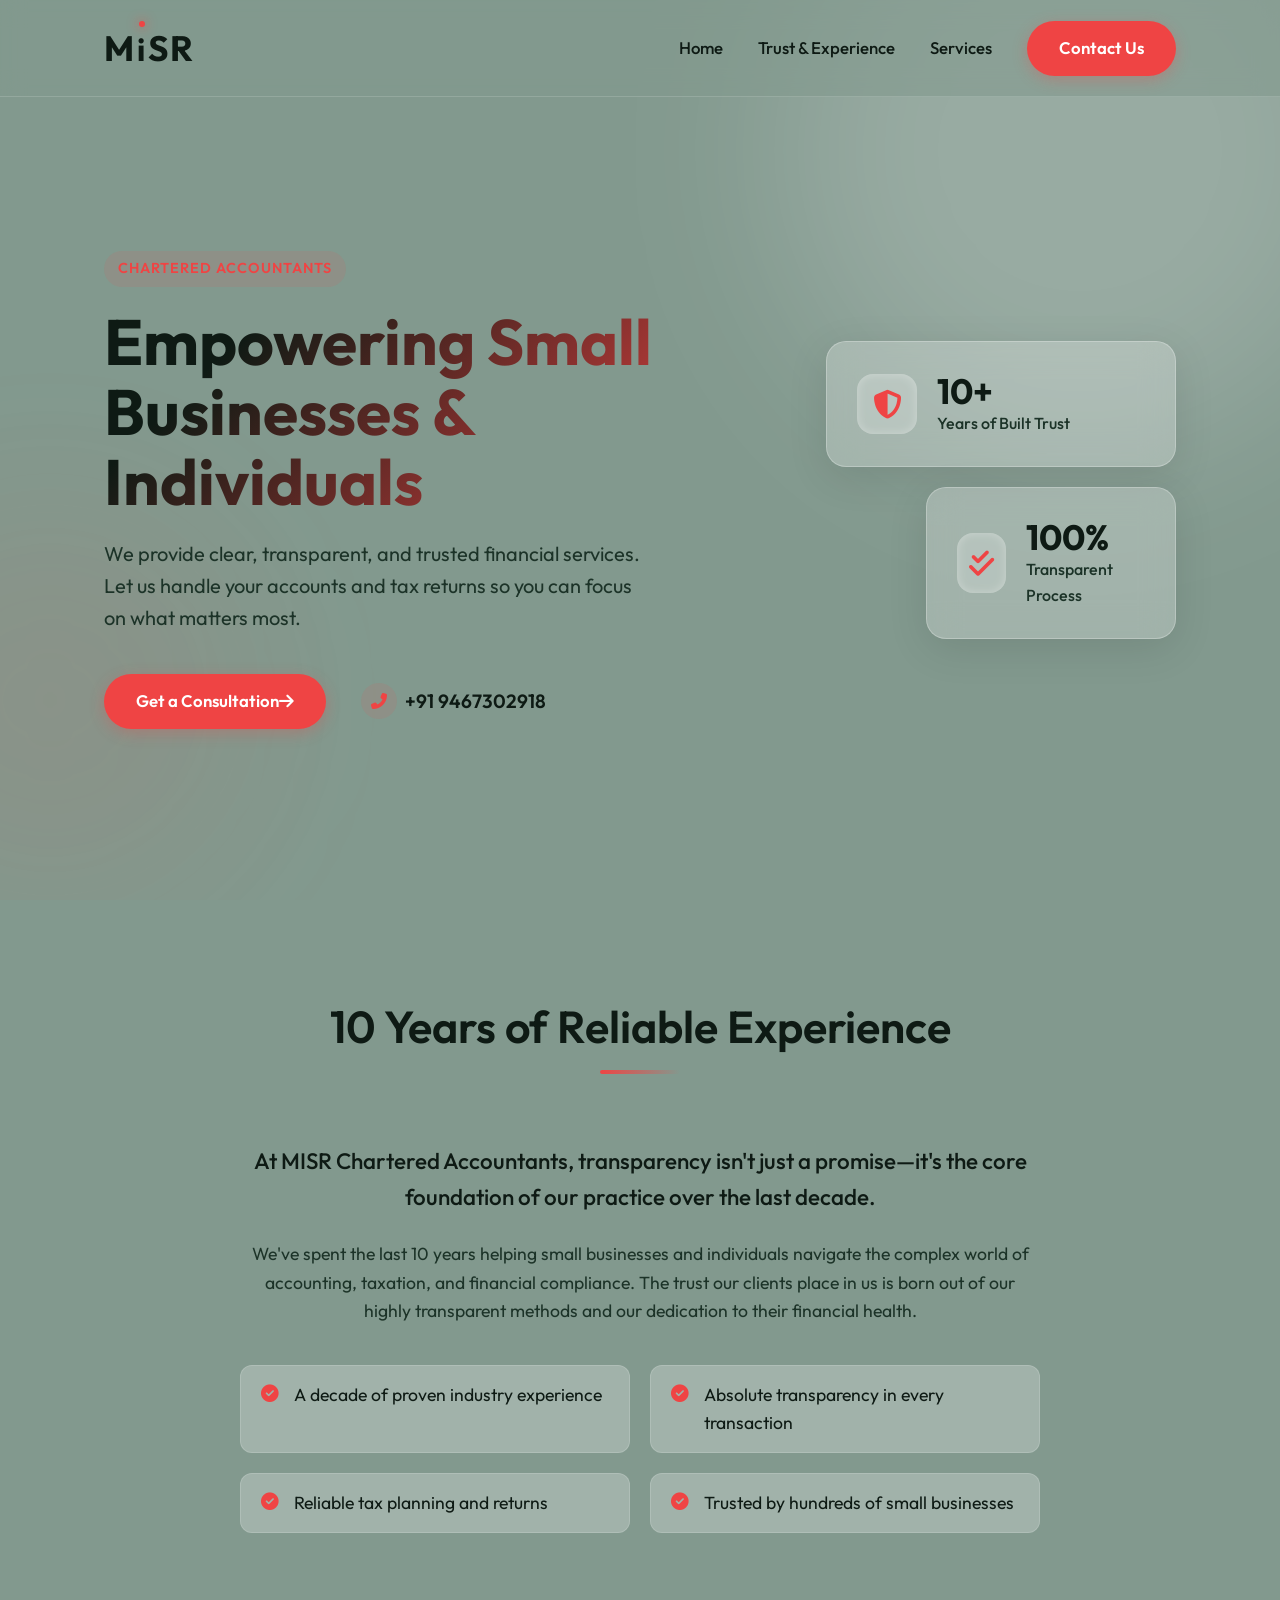
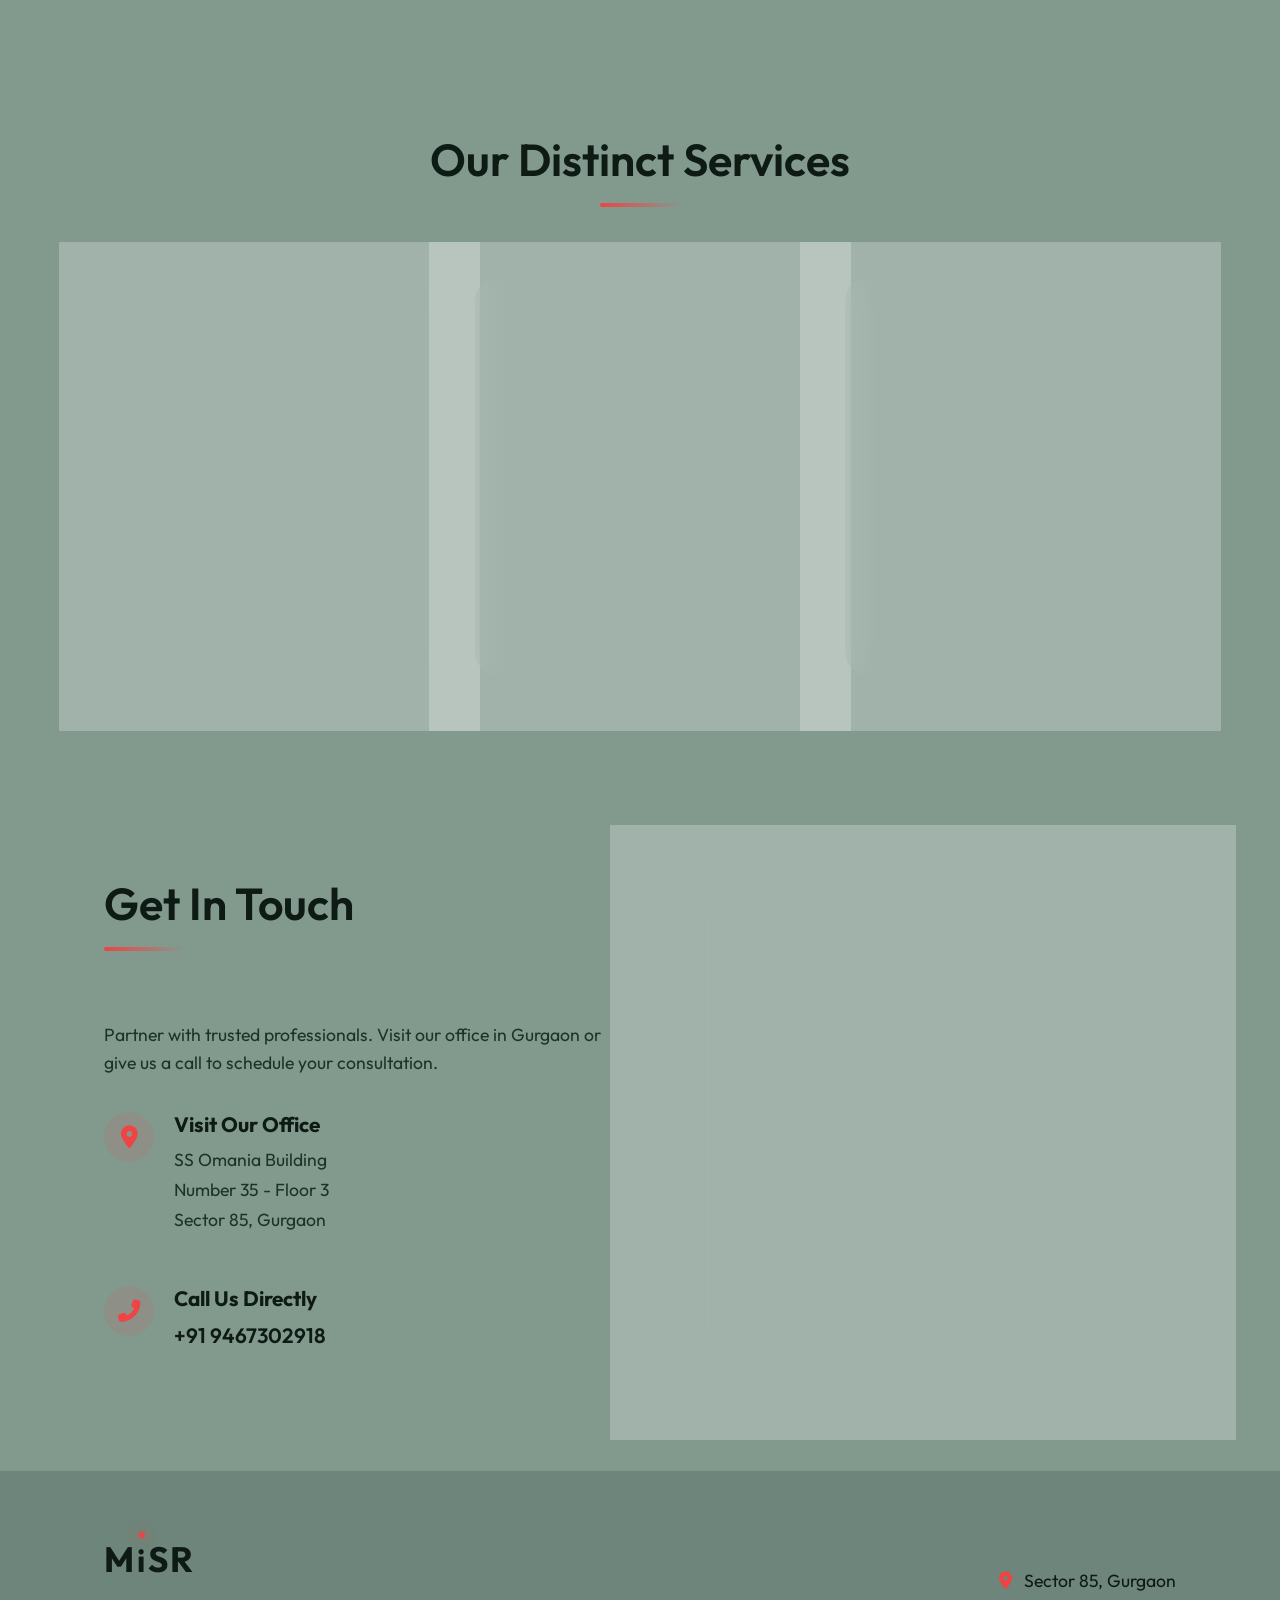
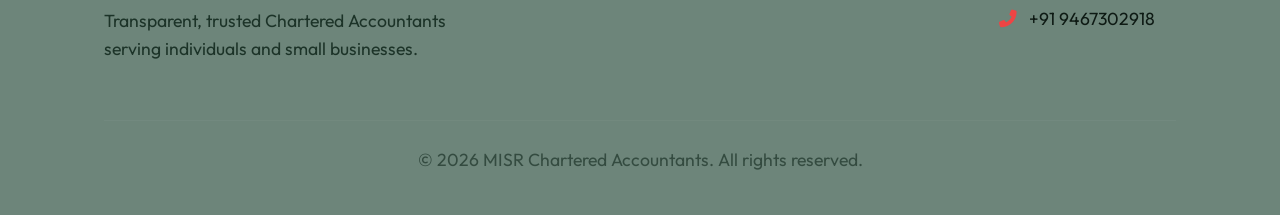
==== index.html @ cd2ba6f5 "Add files via upload" ====
<!DOCTYPE html>
<html lang="en">
<head>
    <meta charset="UTF-8">
    <meta name="viewport" content="width=device-width, initial-scale=1.0">
    <title>MISR Chartered Accountants | Trusted Financial Partners</title>
    <meta name="description" content="MISR Chartered Accountants - Expert accounting and tax return services for small businesses and individuals in Gurgaon. Trusted and transparent with 10 years of experience.">
    
    <!-- Google Fonts -->
    <link rel="preconnect" href="https://fonts.googleapis.com">
    <link rel="preconnect" href="https://fonts.gstatic.com" crossorigin>
    <link href="https://fonts.googleapis.com/css2?family=Outfit:wght@300;400;500;600;700&display=swap" rel="stylesheet">
    
    <!-- FontAwesome for Icons -->
    <link rel="stylesheet" href="https://cdnjs.cloudflare.com/ajax/libs/font-awesome/6.4.0/css/all.min.css">
    
    <link rel="stylesheet" href="styles.css">
</head>
<body>
    <nav class="navbar">
        <div class="container nav-container">
            <div class="logo">
                <span class="logo-text">M<span class="logo-i">i<span class="dot"></span></span>SR</span>
            </div>
            <ul class="nav-links">
                <li><a href="#home">Home</a></li>
                <li><a href="#about">Trust & Experience</a></li>
                <li><a href="#services">Services</a></li>
                <li><a href="#contact" class="btn-primary">Contact Us</a></li>
            </ul>
            <div class="mobile-menu-btn">
                <i class="fas fa-bars"></i>
            </div>
        </div>
    </nav>

    <header id="home" class="hero">
        <div class="container hero-content">
            <div class="hero-text fade-in-up">
                <div class="badge-tag">Chartered Accountants</div>
                <h1>Empowering Small Businesses & Individuals</h1>
                <p>We provide clear, transparent, and trusted financial services. Let us handle your accounts and tax returns so you can focus on what matters most.</p>
                <div class="hero-actions">
                    <a href="#contact" class="btn-primary" style="margin-right: 15px;">Get a Consultation <i class="fas fa-arrow-right"></i></a>
                    <a href="tel:+919467302918" class="phone-link"><i class="fas fa-phone-alt tag-icon"></i> +91 9467302918</a>
                </div>
            </div>
            <div class="hero-image fade-in-left">
                <!-- Abstract financial illustration using premium UI aesthetic -->
                <div class="glass-card trust-badge">
                    <div class="badge-icon-wrap">
                        <i class="fas fa-shield-alt text-red"></i>
                    </div>
                    <div>
                        <span class="badge-number">10+</span>
                        <span class="badge-text">Years of Built Trust</span>
                    </div>
                </div>
                
                <div class="glass-card stat-badge" style="margin-top: 20px; max-width: 250px;">
                    <div class="badge-icon-wrap">
                        <i class="fas fa-check-double text-red"></i>
                    </div>
                    <div>
                        <span class="badge-number">100%</span>
                        <span class="badge-text">Transparent Process</span>
                    </div>
                </div>
            </div>
        </div>
        
        <!-- Abstract Teal Shapes Background -->
        <div class="hero-bg-shapes">
            <div class="shape shape-1"></div>
            <div class="shape shape-2"></div>
        </div>
    </header>

    <section id="about" class="about section-padding">
        <div class="container">
            <div class="section-title fade-in-up">
                <h2>10 Years of Reliable Experience</h2>
                <div class="underline"></div>
            </div>
            <div class="about-grid">
                <div class="about-content fade-in-up">
                    <p class="lead">At MISR Chartered Accountants, transparency isn't just a promise—it's the core foundation of our practice over the last decade.</p>
                    <p>We've spent the last 10 years helping small businesses and individuals navigate the complex world of accounting, taxation, and financial compliance. The trust our clients place in us is born out of our highly transparent methods and our dedication to their financial health.</p>
                    <ul class="feature-list">
                        <li><i class="fas fa-check-circle text-red"></i> A decade of proven industry experience</li>
                        <li><i class="fas fa-check-circle text-red"></i> Absolute transparency in every transaction</li>
                        <li><i class="fas fa-check-circle text-red"></i> Reliable tax planning and returns</li>
                        <li><i class="fas fa-check-circle text-red"></i> Trusted by hundreds of small businesses</li>
                    </ul>
                </div>
            </div>
        </div>
    </section>

    <section id="services" class="services section-padding">
        <div class="container">
            <div class="section-title fade-in-up">
                <h2>Our Distinct Services</h2>
                <div class="underline"></div>
            </div>
            <div class="services-grid">
                <div class="service-card fade-in-up" data-delay="0.1s">
                    <div class="service-icon">
                        <i class="fas fa-calculator"></i>
                    </div>
                    <h3>Accounts Management</h3>
                    <p>End-to-end accounting solutions perfectly customized for small businesses and independent professionals. Keep your books balanced securely.</p>
                </div>
                <div class="service-card fade-in-up" data-delay="0.2s">
                    <div class="service-icon">
                        <i class="fas fa-file-invoice-dollar"></i>
                    </div>
                    <h3>Tax Returns</h3>
                    <p>Accurate, transparent, and timely filing of tax returns maximizing your logical deductions and savings legally.</p>
                </div>
                <div class="service-card fade-in-up" data-delay="0.3s">
                    <div class="service-icon">
                        <i class="fas fa-chart-line"></i>
                    </div>
                    <h3>Financial Advisory</h3>
                    <p>Strategic financial guidance built on 10 years of market experience to help grow your business proactively rather than just recording history.</p>
                </div>
            </div>
        </div>
    </section>

    <section id="contact" class="contact section-padding">
        <div class="container">
            <div class="contact-grid">
                <div class="contact-info fade-in-up">
                    <div class="section-title" style="text-align: left;">
                        <h2>Get In Touch</h2>
                        <div class="underline" style="margin: 0 0 20px 0;"></div>
                    </div>
                    <p style="font-size: 1.1rem; margin-bottom: 30px;">Partner with trusted professionals. Visit our office in Gurgaon or give us a call to schedule your consultation.</p>
                    
                    <div class="contact-item">
                        <div class="contact-icon-bg">
                            <i class="fas fa-map-marker-alt"></i>
                        </div>
                        <div>
                            <h4>Visit Our Office</h4>
                            <p class="address-text">
                                SS Omania Building<br>
                                Number 35 - Floor 3<br>
                                Sector 85, Gurgaon
                            </p>
                        </div>
                    </div>
                    
                    <div class="contact-item">
                        <div class="contact-icon-bg">
                            <i class="fas fa-phone-alt"></i>
                        </div>
                        <div>
                            <h4>Call Us Directly</h4>
                            <p><a href="tel:+919467302918" class="contact-phone">+91 9467302918</a></p>
                        </div>
                    </div>
                </div>
                
                <div class="contact-form-container glass-card fade-in-up" data-delay="0.2s">
                    <h3 style="margin-bottom: 25px;">Send us a message</h3>
                    <form class="contact-form" onsubmit="event.preventDefault(); alert('Thank you for reaching out. We will contact you soon!');">
                        <div class="form-group">
                            <input type="text" placeholder="Your Name" required>
                        </div>
                        <div class="form-group">
                            <input type="tel" placeholder="Phone Number" required>
                        </div>
                        <div class="form-group">
                            <textarea placeholder="How can we help you with your accounts or tax returns?" rows="4" required></textarea>
                        </div>
                        <button type="submit" class="btn-primary w-100">Send Message <i class="fas fa-paper-plane" style="margin-left: 8px;"></i></button>
                    </form>
                </div>
            </div>
        </div>
    </section>

    <footer>
        <div class="container footer-content">
            <div class="footer-brand">
                <div class="logo">
                    <span class="logo-text">M<span class="logo-i">i<span class="dot"></span></span>SR</span>
                </div>
                <p>Transparent, trusted Chartered Accountants<br>serving individuals and small businesses.</p>
            </div>
            <div class="footer-contact-summary">
                <p><i class="fas fa-map-marker-alt" style="color:var(--accent-red); margin-right:8px;"></i> Sector 85, Gurgaon</p>
                <p><i class="fas fa-phone-alt" style="color:var(--accent-red); margin-right:8px;"></i> +91 9467302918</p>
            </div>
        </div>
        <div class="container">
            <div class="footer-links">
                <p>&copy; 2026 MISR Chartered Accountants. All rights reserved.</p>
            </div>
        </div>
    </footer>

    <script src="script.js"></script>
</body>
</html>
---- styles.css ----
:root {
    /* Teal-Grey color palette */
    --bg-main: rgb(130, 153, 142);
    /* Teal-Grey requested */
    --bg-surface: rgba(255, 255, 255, 0.25);
    /* Glass teal for cards/surfaces */
    --bg-surface-light: rgba(255, 255, 255, 0.4);
    /* Lighter glass for hover/accents */

    /* Typography colors - adjusted for lighter background */
    --text-primary: #0E1A14;
    /* Dark teal for headings/bright text */
    --text-secondary: #1C3328;
    /* Medium dark teal for secondary paragraph text */

    /* Accent */
    --accent-red: #EF4444;
    /* Vibrant red for the 'i' dot and buttons */
    --accent-red-hover: #DC2626;
    /* Darker red for hover */

    /* Configs */
    --font-main: 'Outfit', sans-serif;
    --transition: all 0.3s cubic-bezier(0.25, 0.8, 0.25, 1);
}

* {
    margin: 0;
    padding: 0;
    box-sizing: border-box;
}

html {
    scroll-behavior: smooth;
}

body {
    font-family: var(--font-main);
    background-color: var(--bg-main);
    color: var(--text-primary);
    line-height: 1.6;
    overflow-x: hidden;
}

/* Base Utility Classes */
.container {
    max-width: 1200px;
    margin: 0 auto;
    padding: 0 5%;
}

.section-padding {
    padding: 100px 0;
}

.text-red {
    color: var(--accent-red);
}

.w-100 {
    width: 100%;
}

/* Typography */
h1,
h2,
h3,
h4 {
    color: var(--text-primary);
    line-height: 1.2;
    margin-bottom: 1rem;
}

h1 {
    font-size: 3.5rem;
    font-weight: 700;
}

h2 {
    font-size: 2.5rem;
    font-weight: 600;
}

h3 {
    font-size: 1.5rem;
    font-weight: 600;
}

p {
    color: var(--text-secondary);
    margin-bottom: 1rem;
    font-size: 1.1rem;
}

a {
    text-decoration: none;
    color: inherit;
    transition: var(--transition);
}

.badge-tag {
    display: inline-block;
    background: rgba(239, 68, 68, 0.1);
    color: var(--accent-red);
    padding: 6px 14px;
    border-radius: 20px;
    font-size: 0.9rem;
    font-weight: 600;
    margin-bottom: 20px;
    letter-spacing: 1px;
    text-transform: uppercase;
}

/* Custom Primary Button */
.btn-primary {
    display: inline-flex;
    align-items: center;
    justify-content: center;
    background-color: var(--accent-red);
    color: white;
    padding: 14px 32px;
    border-radius: 30px;
    font-weight: 600;
    font-size: 1.05rem;
    border: none;
    cursor: pointer;
    transition: var(--transition);
    box-shadow: 0 4px 15px rgba(239, 68, 68, 0.3);
}

.btn-primary:hover {
    background-color: var(--accent-red-hover);
    transform: translateY(-3px);
    box-shadow: 0 8px 25px rgba(239, 68, 68, 0.4);
}

/* Navigation System */
.navbar {
    position: fixed;
    top: 0;
    width: 100%;
    padding: 20px 0;
    z-index: 1000;
    transition: var(--transition);
    background: rgba(130, 153, 142, 0.6);
    backdrop-filter: blur(12px);
    border-bottom: 1px solid rgba(255, 255, 255, 0.15);
}

.navbar.scrolled {
    padding: 12px 0;
    background: rgba(130, 153, 142, 0.95);
    box-shadow: 0 4px 25px rgba(0, 0, 0, 0.15);
}

.nav-container {
    display: flex;
    justify-content: space-between;
    align-items: center;
}

/* LOGO CSS - Critical specific requested styling */
.logo {
    font-size: 2.2rem;
    font-weight: 700;
    letter-spacing: 1px;
    font-family: var(--font-main);
}

.logo-text {
    position: relative;
    color: var(--text-primary);
}

.logo-i {
    text-transform: lowercase;
    /* Small 'i' */
    position: relative;
    display: inline-block;
    color: var(--text-primary);
    font-size: 0.9em;
    padding: 0 2px;
}

.dot {
    position: absolute;
    top: -3px;
    /* Precise height above 'i' */
    left: 50%;
    transform: translateX(-50%);
    width: 6px;
    height: 6px;
    background-color: var(--accent-red);
    border-radius: 50%;
    box-shadow: 0 0 12px var(--accent-red);
    /* Glowing red dot effect */
}

/* Nav Links */
.nav-links {
    display: flex;
    list-style: none;
    align-items: center;
    gap: 35px;
}

.nav-links li a:not(.btn-primary) {
    font-weight: 500;
    font-size: 1.05rem;
    position: relative;
    color: var(--text-primary);
    transition: var(--transition);
}

.nav-links li a:not(.btn-primary)::after {
    content: '';
    position: absolute;
    width: 0;
    height: 2px;
    bottom: -6px;
    left: 0;
    background-color: var(--accent-red);
    transition: var(--transition);
}

.nav-links li a:not(.btn-primary):hover::after {
    width: 100%;
}

.nav-links li a:not(.btn-primary):hover {
    color: var(--accent-red);
}

.mobile-menu-btn {
    display: none;
    font-size: 1.8rem;
    color: var(--text-primary);
    cursor: pointer;
}

/* Hero Section */
.hero {
    min-height: 100vh;
    display: flex;
    align-items: center;
    position: relative;
    padding-top: 80px;
    overflow: hidden;
}

.hero-content {
    display: grid;
    grid-template-columns: 1.2fr 0.8fr;
    gap: 50px;
    align-items: center;
    position: relative;
    z-index: 2;
}

.hero-text h1 {
    font-size: 4rem;
    line-height: 1.1;
    background: linear-gradient(135deg, var(--text-primary) 20%, var(--accent-red));
    -webkit-background-clip: text;
    -webkit-text-fill-color: transparent;
    margin-bottom: 20px;
}

.hero-text p {
    font-size: 1.25rem;
    max-width: 90%;
}

.hero-actions {
    display: flex;
    align-items: center;
    flex-wrap: wrap;
    gap: 20px;
    margin-top: 40px;
}

.phone-link {
    font-size: 1.2rem;
    font-weight: 600;
    display: flex;
    align-items: center;
    color: var(--text-primary);
}

.tag-icon {
    font-size: 1rem;
    color: var(--accent-red);
    margin-right: 8px;
    background: rgba(239, 68, 68, 0.1);
    padding: 10px;
    border-radius: 50%;
}

.phone-link:hover {
    color: var(--text-secondary);
}

/* Background Glowing Shapes */
.hero-bg-shapes {
    position: absolute;
    top: 0;
    left: 0;
    width: 100%;
    height: 100%;
    z-index: 1;
    overflow: hidden;
    pointer-events: none;
}

.shape {
    position: absolute;
    border-radius: 50%;
    filter: blur(90px);
    opacity: 0.6;
}

.shape-1 {
    width: 600px;
    height: 600px;
    background: rgba(255, 255, 255, 0.3);
    /* Soft white glow */
    top: -150px;
    right: -100px;
}

.shape-2 {
    width: 400px;
    height: 400px;
    background: rgba(239, 68, 68, 0.12);
    /* Subtle red glow */
    bottom: 0px;
    left: -150px;
}

/* Glass Cards for Trust Badges */
.glass-card {
    background: var(--bg-surface);
    backdrop-filter: blur(16px);
    border: 1px solid rgba(255, 255, 255, 0.25);
    border-radius: 20px;
    padding: 30px;
    box-shadow: 0 10px 40px rgba(0, 0, 0, 0.1);
    transition: var(--transition);
}

.glass-card:hover {
    border-color: rgba(255, 255, 255, 0.15);
    transform: translateY(-5px);
}

.trust-badge,
.stat-badge {
    display: flex;
    align-items: center;
    gap: 20px;
    max-width: 350px;
    margin-left: auto;
}

.trust-badge {
    animation: float 6s ease-in-out infinite;
}

.stat-badge {
    animation: float 8s ease-in-out infinite reverse;
}

.badge-icon-wrap {
    width: 60px;
    height: 60px;
    background: rgba(255, 255, 255, 0.2);
    border-radius: 16px;
    display: flex;
    align-items: center;
    justify-content: center;
    font-size: 1.8rem;
    box-shadow: inset 0 0 10px rgba(255, 255, 255, 0.3);
}

.badge-number {
    display: block;
    font-size: 2.2rem;
    font-weight: 700;
    color: var(--text-primary);
    line-height: 1.1;
}

.badge-text {
    font-size: 1rem;
    color: var(--text-secondary);
    font-weight: 500;
}

@keyframes float {
    0% {
        transform: translateY(0px);
    }

    50% {
        transform: translateY(-12px);
    }

    100% {
        transform: translateY(0px);
    }
}

/* Section Title Components */
.section-title {
    text-align: center;
    margin-bottom: 70px;
}

.section-title h2 {
    font-size: 2.8rem;
}

.underline {
    height: 4px;
    width: 80px;
    background: linear-gradient(90deg, var(--accent-red), transparent);
    margin: 0 auto;
    border-radius: 2px;
}

/* About Section */
.lead {
    font-size: 1.4rem;
    color: var(--text-primary);
    font-weight: 500;
    margin-bottom: 25px;
}

.about-content {
    max-width: 800px;
    margin: 0 auto;
    text-align: center;
}

.feature-list {
    list-style: none;
    margin-top: 40px;
    display: grid;
    grid-template-columns: 1fr 1fr;
    gap: 20px;
    text-align: left;
}

.feature-list li {
    font-size: 1.1rem;
    display: flex;
    align-items: flex-start;
    gap: 15px;
    color: var(--text-primary);
    background: var(--bg-surface);
    padding: 15px 20px;
    border-radius: 12px;
    border: 1px solid rgba(255, 255, 255, 0.15);
}

.feature-list li i {
    margin-top: 4px;
}

/* Services Grid */
.services-grid {
    display: grid;
    grid-template-columns: repeat(auto-fit, minmax(320px, 1fr));
    gap: 40px;
}

.service-card {
    background: var(--bg-surface);
    backdrop-filter: blur(12px);
    padding: 45px 35px;
    border-radius: 24px;
    transition: var(--transition);
    border: 1px solid rgba(255, 255, 255, 0.15);
    position: relative;
    overflow: hidden;
    box-shadow: 0 10px 30px rgba(0, 0, 0, 0.08);
}

.service-card::before {
    content: '';
    position: absolute;
    top: 0;
    left: 0;
    width: 100%;
    height: 5px;
    background: var(--accent-red);
    transform: scaleX(0);
    transform-origin: left;
    transition: transform 0.5s cubic-bezier(0.22, 1, 0.36, 1);
}

.service-card:hover {
    transform: translateY(-12px);
    background: var(--bg-surface-light);
    box-shadow: 0 20px 40px rgba(0, 0, 0, 0.15);
    border-color: rgba(255, 255, 255, 0.3);
}

.service-card:hover::before {
    transform: scaleX(1);
}

.service-icon {
    font-size: 2.8rem;
    color: var(--accent-red);
    margin-bottom: 25px;
    display: inline-flex;
    align-items: center;
    justify-content: center;
    width: 80px;
    height: 80px;
    background: rgba(239, 68, 68, 0.08);
    border-radius: 20px;
    transition: var(--transition);
}

.service-card:hover .service-icon {
    background: var(--accent-red);
    color: white;
    transform: scale(1.1) rotate(5deg);
}

/* Contact Section */
.contact-grid {
    display: grid;
    grid-template-columns: 1fr 1fr;
    gap: 60px;
    align-items: center;
}

.contact-item {
    display: flex;
    align-items: flex-start;
    gap: 20px;
    margin-top: 35px;
}

.contact-icon-bg {
    width: 50px;
    height: 50px;
    min-width: 50px;
    border-radius: 50%;
    background: rgba(239, 68, 68, 0.1);
    display: flex;
    align-items: center;
    justify-content: center;
}

.contact-icon-bg i {
    font-size: 1.4rem;
    color: var(--accent-red);
}

.contact-item h4 {
    margin-bottom: 8px;
    font-size: 1.3rem;
}

.address-text {
    line-height: 1.7;
    color: var(--text-secondary);
}

.contact-phone {
    font-size: 1.3rem;
    font-weight: 600;
    color: var(--text-primary);
}

.contact-form-container {
    padding: 40px;
}

/* Forms */
.form-group {
    margin-bottom: 25px;
}

input,
textarea {
    width: 100%;
    padding: 16px 20px;
    background: rgba(255, 255, 255, 0.2);
    border: 1px solid rgba(255, 255, 255, 0.3);
    border-radius: 12px;
    color: var(--text-primary);
    font-family: var(--font-main);
    font-size: 1.05rem;
    transition: var(--transition);
}

input::placeholder,
textarea::placeholder {
    color: var(--text-secondary);
    opacity: 0.6;
}

input:focus,
textarea:focus {
    outline: none;
    border-color: var(--accent-red);
    background: rgba(255, 255, 255, 0.06);
    box-shadow: 0 0 15px rgba(239, 68, 68, 0.15);
}

/* Footer Section */
footer {
    background: #6D857A;
    /* Slightly darker teal-grey for footer */
    padding: 60px 0 25px;
    border-top: 1px solid rgba(255, 255, 255, 0.15);
}

.footer-content {
    display: flex;
    justify-content: space-between;
    align-items: center;
    margin-bottom: 40px;
    flex-wrap: wrap;
    gap: 30px;
}

.footer-brand .logo {
    margin-bottom: 20px;
    display: inline-block;
}

.footer-contact-summary p {
    margin-bottom: 10px;
    font-size: 1.1rem;
    color: var(--text-primary);
}

.footer-links {
    text-align: center;
    border-top: 1px solid rgba(255, 255, 255, 0.05);
    padding-top: 25px;
    font-size: 0.95rem;
    color: var(--text-secondary);
    opacity: 0.7;
}

/* Scroll Animations using JS triggers */
.fade-in-up {
    opacity: 0;
    transform: translateY(40px);
    transition: opacity 0.8s ease-out, transform 0.8s ease-out;
}

.fade-in-left {
    opacity: 0;
    transform: translateX(-40px);
    transition: opacity 0.8s ease-out, transform 0.8s ease-out;
}

.visible {
    opacity: 1;
    transform: translateY(0) translateX(0);
}

/* Responsive Design */
@media (max-width: 1024px) {
    .hero-content {
        grid-template-columns: 1fr;
        text-align: center;
    }

    .hero-text h1 {
        font-size: 3.2rem;
    }

    .hero-text p {
        max-width: 100%;
    }

    .hero-actions {
        justify-content: center;
    }

    .trust-badge,
    .stat-badge {
        margin: 20px auto 0;
    }

    .contact-grid {
        grid-template-columns: 1fr;
    }
}

@media (max-width: 768px) {
    .nav-links {
        display: none;
        position: absolute;
        top: 100%;
        left: 0;
        width: 100%;
        background: var(--bg-surface);
        flex-direction: column;
        padding: 30px 20px;
        box-shadow: 0 15px 30px rgba(0, 0, 0, 0.6);
        border-bottom: 1px solid rgba(255, 255, 255, 0.05);
    }

    .nav-links.active {
        display: flex;
        animation: fadeIn 0.3s ease;
    }

    @keyframes fadeIn {
        from {
            opacity: 0;
            transform: translateY(-10px);
        }

        to {
            opacity: 1;
            transform: translateY(0);
        }
    }

    .mobile-menu-btn {
        display: block;
    }

    .hero-text h1 {
        font-size: 2.6rem;
    }

    .feature-list {
        grid-template-columns: 1fr;
    }

    .footer-content {
        flex-direction: column;
        align-items: flex-start;
    }
}
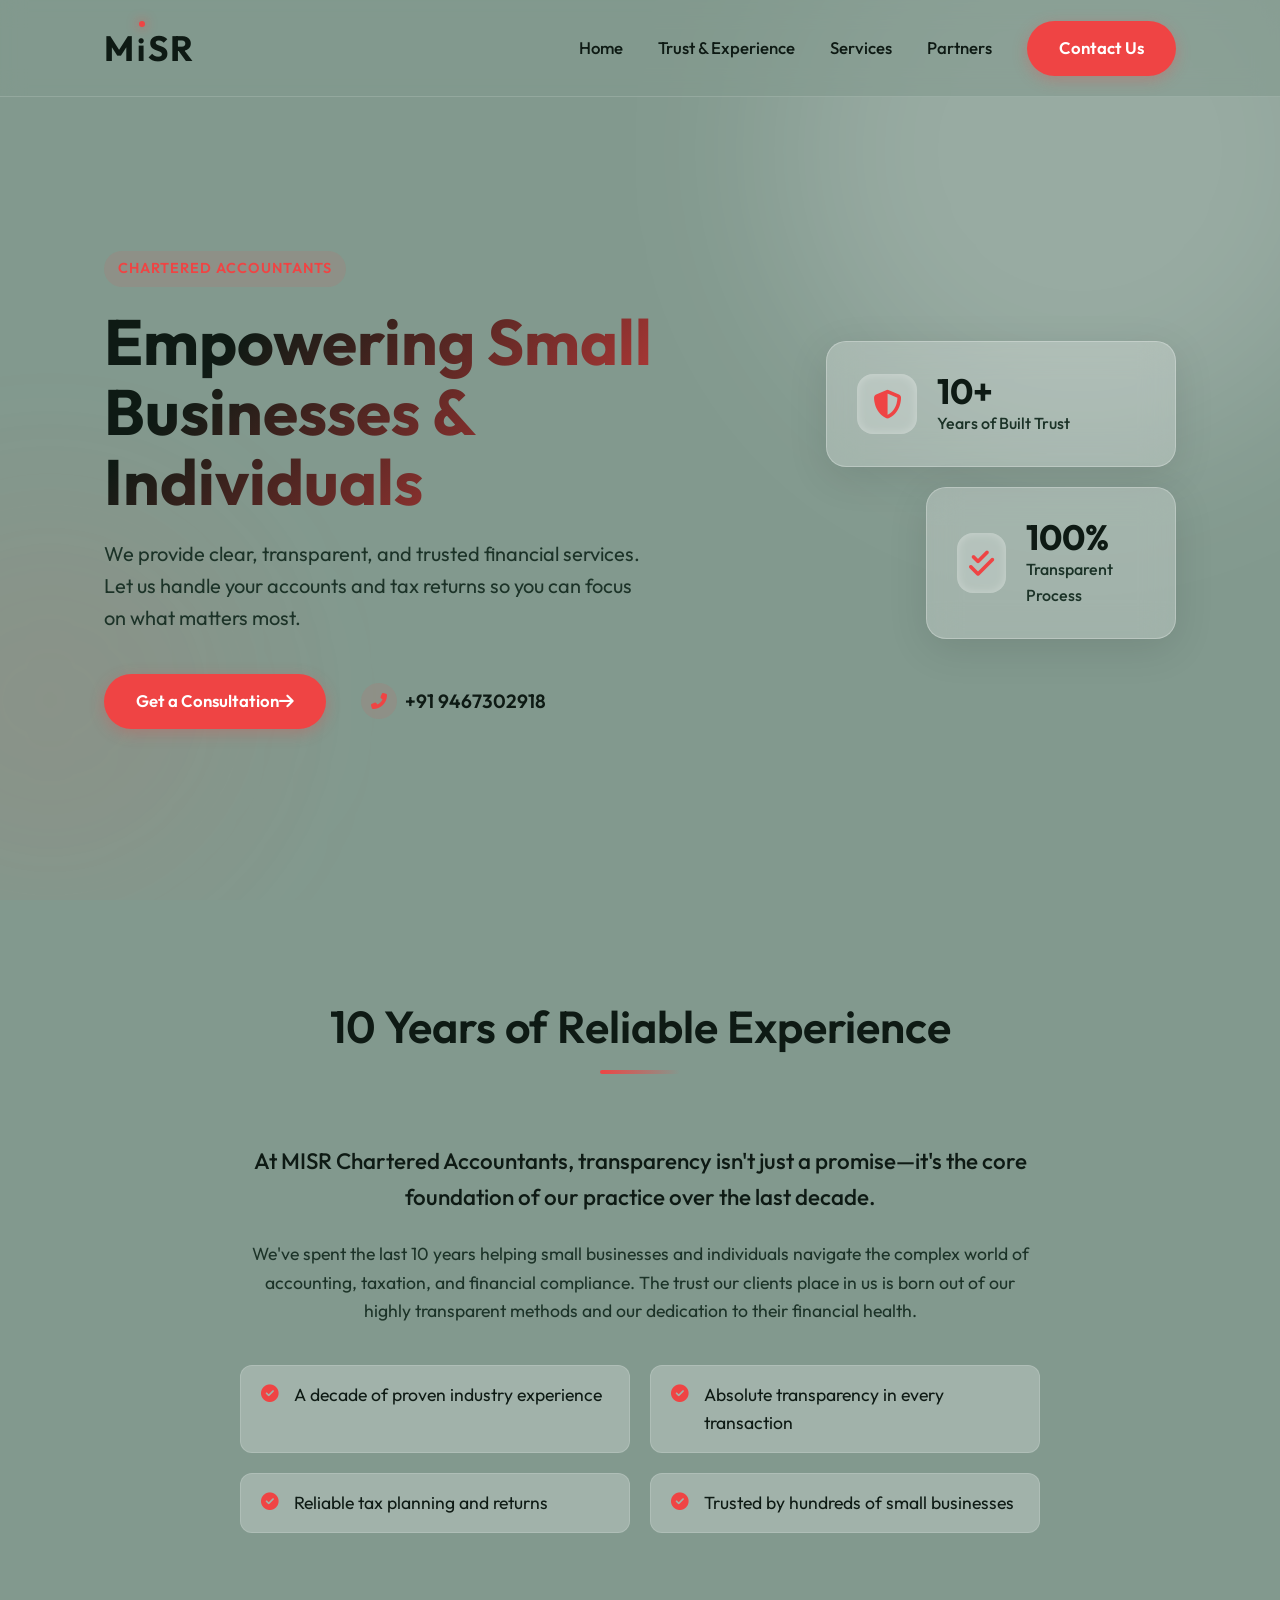
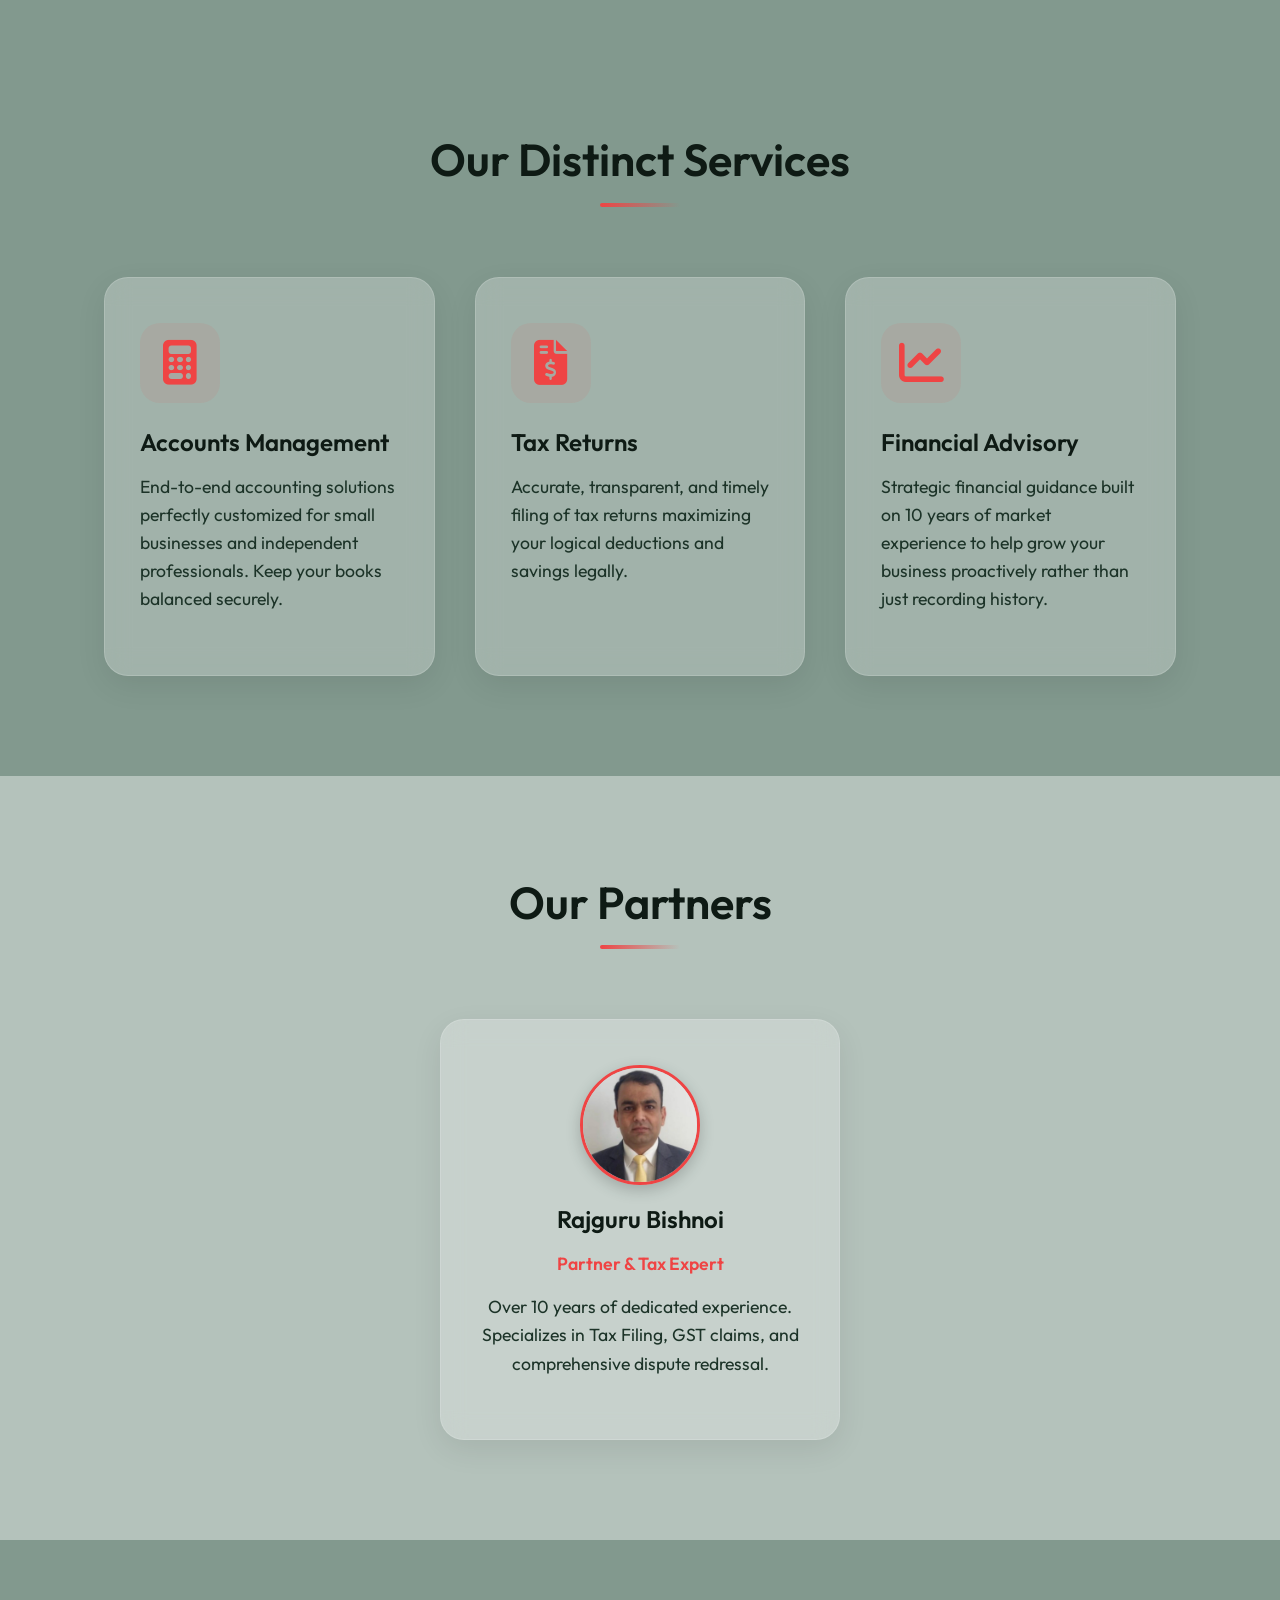
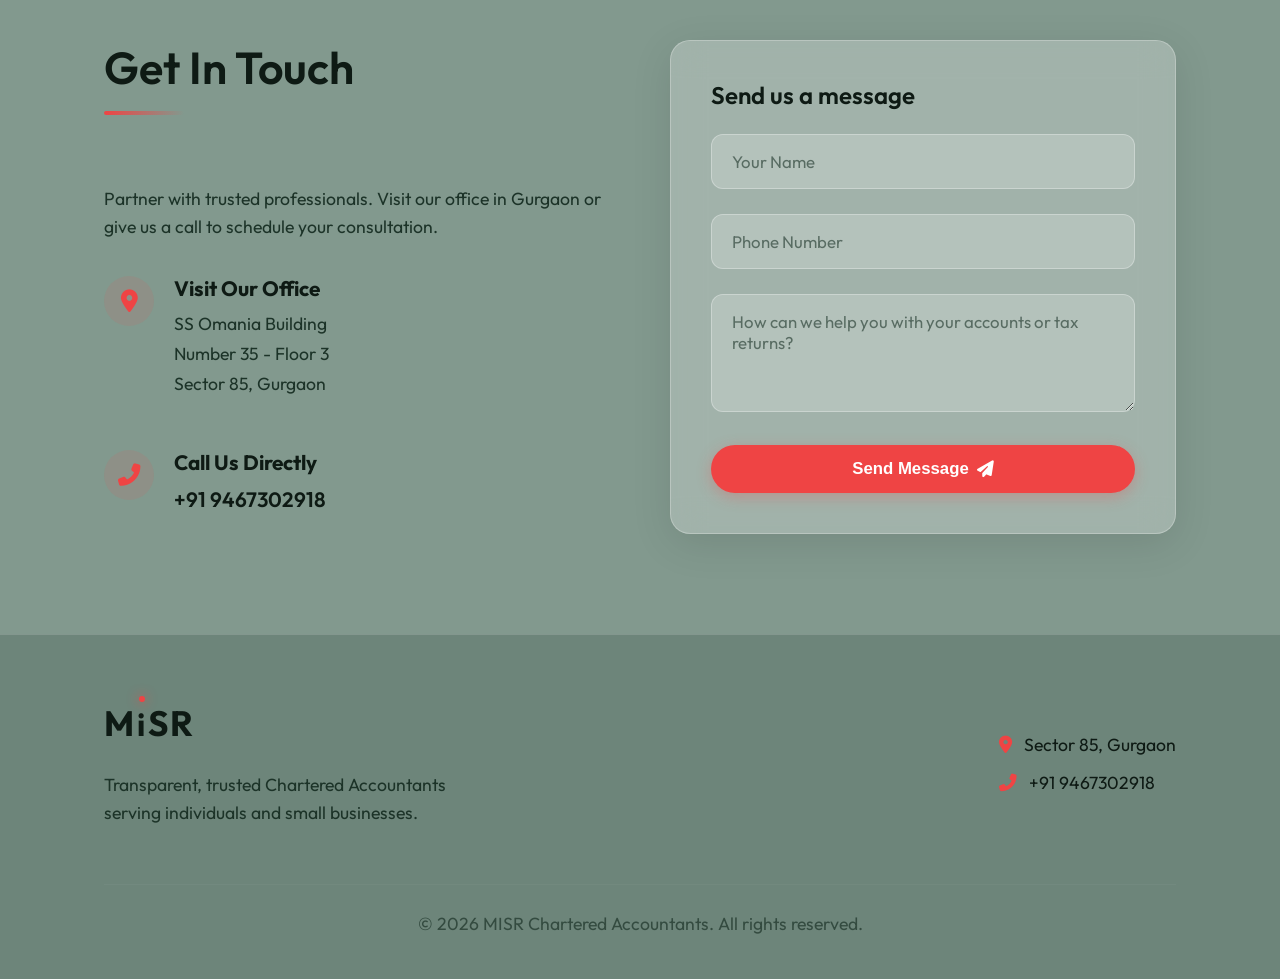
==== commit 153cfaaf: "Add files via upload" ====
--- a/index.html
+++ b/index.html
@@ -1,21 +1,24 @@
 <!DOCTYPE html>
 <html lang="en">
+
 <head>
     <meta charset="UTF-8">
     <meta name="viewport" content="width=device-width, initial-scale=1.0">
     <title>MISR Chartered Accountants | Trusted Financial Partners</title>
-    <meta name="description" content="MISR Chartered Accountants - Expert accounting and tax return services for small businesses and individuals in Gurgaon. Trusted and transparent with 10 years of experience.">
-    
+    <meta name="description"
+        content="MISR Chartered Accountants - Expert accounting and tax return services for small businesses and individuals in Gurgaon. Trusted and transparent with 10 years of experience.">
+
     <!-- Google Fonts -->
     <link rel="preconnect" href="https://fonts.googleapis.com">
     <link rel="preconnect" href="https://fonts.gstatic.com" crossorigin>
     <link href="https://fonts.googleapis.com/css2?family=Outfit:wght@300;400;500;600;700&display=swap" rel="stylesheet">
-    
+
     <!-- FontAwesome for Icons -->
     <link rel="stylesheet" href="https://cdnjs.cloudflare.com/ajax/libs/font-awesome/6.4.0/css/all.min.css">
-    
+
     <link rel="stylesheet" href="styles.css">
 </head>
+
 <body>
     <nav class="navbar">
         <div class="container nav-container">
@@ -26,6 +29,7 @@
                 <li><a href="#home">Home</a></li>
                 <li><a href="#about">Trust & Experience</a></li>
                 <li><a href="#services">Services</a></li>
+                <li><a href="#partners">Partners</a></li>
                 <li><a href="#contact" class="btn-primary">Contact Us</a></li>
             </ul>
             <div class="mobile-menu-btn">
@@ -39,10 +43,13 @@
             <div class="hero-text fade-in-up">
                 <div class="badge-tag">Chartered Accountants</div>
                 <h1>Empowering Small Businesses & Individuals</h1>
-                <p>We provide clear, transparent, and trusted financial services. Let us handle your accounts and tax returns so you can focus on what matters most.</p>
+                <p>We provide clear, transparent, and trusted financial services. Let us handle your accounts and tax
+                    returns so you can focus on what matters most.</p>
                 <div class="hero-actions">
-                    <a href="#contact" class="btn-primary" style="margin-right: 15px;">Get a Consultation <i class="fas fa-arrow-right"></i></a>
-                    <a href="tel:+919467302918" class="phone-link"><i class="fas fa-phone-alt tag-icon"></i> +91 9467302918</a>
+                    <a href="#contact" class="btn-primary" style="margin-right: 15px;">Get a Consultation <i
+                            class="fas fa-arrow-right"></i></a>
+                    <a href="tel:+919467302918" class="phone-link"><i class="fas fa-phone-alt tag-icon"></i> +91
+                        9467302918</a>
                 </div>
             </div>
             <div class="hero-image fade-in-left">
@@ -56,7 +63,7 @@
                         <span class="badge-text">Years of Built Trust</span>
                     </div>
                 </div>
-                
+
                 <div class="glass-card stat-badge" style="margin-top: 20px; max-width: 250px;">
                     <div class="badge-icon-wrap">
                         <i class="fas fa-check-double text-red"></i>
@@ -68,7 +75,7 @@
                 </div>
             </div>
         </div>
-        
+
         <!-- Abstract Teal Shapes Background -->
         <div class="hero-bg-shapes">
             <div class="shape shape-1"></div>
@@ -84,8 +91,11 @@
             </div>
             <div class="about-grid">
                 <div class="about-content fade-in-up">
-                    <p class="lead">At MISR Chartered Accountants, transparency isn't just a promise—it's the core foundation of our practice over the last decade.</p>
-                    <p>We've spent the last 10 years helping small businesses and individuals navigate the complex world of accounting, taxation, and financial compliance. The trust our clients place in us is born out of our highly transparent methods and our dedication to their financial health.</p>
+                    <p class="lead">At MISR Chartered Accountants, transparency isn't just a promise—it's the core
+                        foundation of our practice over the last decade.</p>
+                    <p>We've spent the last 10 years helping small businesses and individuals navigate the complex world
+                        of accounting, taxation, and financial compliance. The trust our clients place in us is born out
+                        of our highly transparent methods and our dedication to their financial health.</p>
                     <ul class="feature-list">
                         <li><i class="fas fa-check-circle text-red"></i> A decade of proven industry experience</li>
                         <li><i class="fas fa-check-circle text-red"></i> Absolute transparency in every transaction</li>
@@ -109,21 +119,49 @@
                         <i class="fas fa-calculator"></i>
                     </div>
                     <h3>Accounts Management</h3>
-                    <p>End-to-end accounting solutions perfectly customized for small businesses and independent professionals. Keep your books balanced securely.</p>
+                    <p>End-to-end accounting solutions perfectly customized for small businesses and independent
+                        professionals. Keep your books balanced securely.</p>
                 </div>
                 <div class="service-card fade-in-up" data-delay="0.2s">
                     <div class="service-icon">
                         <i class="fas fa-file-invoice-dollar"></i>
                     </div>
                     <h3>Tax Returns</h3>
-                    <p>Accurate, transparent, and timely filing of tax returns maximizing your logical deductions and savings legally.</p>
+                    <p>Accurate, transparent, and timely filing of tax returns maximizing your logical deductions and
+                        savings legally.</p>
                 </div>
                 <div class="service-card fade-in-up" data-delay="0.3s">
                     <div class="service-icon">
                         <i class="fas fa-chart-line"></i>
                     </div>
                     <h3>Financial Advisory</h3>
-                    <p>Strategic financial guidance built on 10 years of market experience to help grow your business proactively rather than just recording history.</p>
+                    <p>Strategic financial guidance built on 10 years of market experience to help grow your business
+                        proactively rather than just recording history.</p>
+                </div>
+            </div>
+        </div>
+    </section>
+
+    <section id="partners" class="partners section-padding" style="background-color: var(--bg-surface-light);">
+        <div class="container">
+            <div class="section-title fade-in-up">
+                <h2>Our Partners</h2>
+                <div class="underline"></div>
+            </div>
+            <div class="partners-grid"
+                style="display: grid; grid-template-columns: repeat(auto-fit, minmax(320px, 1fr)); gap: 40px; justify-items: center;">
+                <div class="service-card fade-in-up" data-delay="0.1s"
+                    style="text-align: center; max-width: 400px; width: 100%;">
+                    <div class="partner-img-wrapper"
+                        style="width: 120px; height: 120px; margin: 0 auto 20px; border-radius: 50%; overflow: hidden; border: 3px solid var(--accent-red); box-shadow: 0 5px 15px rgba(0,0,0,0.2);">
+                        <img src="rajguru_bishnoi.jpeg?v=2" alt="Rajguru Bishnoi"
+                            style="width: 100%; height: 100%; object-fit: cover; object-position: top;">
+                    </div>
+                    <h3>Rajguru Bishnoi</h3>
+                    <p style="color: var(--accent-red); font-weight: 600; margin-bottom: 15px; font-size: 1.1rem;">
+                        Partner & Tax Expert</p>
+                    <p>Over 10 years of dedicated experience. Specializes in Tax Filing, GST claims, and comprehensive
+                        dispute redressal.</p>
                 </div>
             </div>
         </div>
@@ -137,8 +175,9 @@
                         <h2>Get In Touch</h2>
                         <div class="underline" style="margin: 0 0 20px 0;"></div>
                     </div>
-                    <p style="font-size: 1.1rem; margin-bottom: 30px;">Partner with trusted professionals. Visit our office in Gurgaon or give us a call to schedule your consultation.</p>
-                    
+                    <p style="font-size: 1.1rem; margin-bottom: 30px;">Partner with trusted professionals. Visit our
+                        office in Gurgaon or give us a call to schedule your consultation.</p>
+
                     <div class="contact-item">
                         <div class="contact-icon-bg">
                             <i class="fas fa-map-marker-alt"></i>
@@ -152,7 +191,7 @@
                             </p>
                         </div>
                     </div>
-                    
+
                     <div class="contact-item">
                         <div class="contact-icon-bg">
                             <i class="fas fa-phone-alt"></i>
@@ -163,20 +202,23 @@
                         </div>
                     </div>
                 </div>
-                
+
                 <div class="contact-form-container glass-card fade-in-up" data-delay="0.2s">
                     <h3 style="margin-bottom: 25px;">Send us a message</h3>
-                    <form class="contact-form" onsubmit="event.preventDefault(); alert('Thank you for reaching out. We will contact you soon!');">
+                    <form id="contactForm" class="contact-form">
                         <div class="form-group">
-                            <input type="text" placeholder="Your Name" required>
+                            <input type="text" id="senderName" placeholder="Your Name" required>
                         </div>
                         <div class="form-group">
-                            <input type="tel" placeholder="Phone Number" required>
+                            <input type="tel" id="senderPhone" placeholder="Phone Number" required>
                         </div>
                         <div class="form-group">
-                            <textarea placeholder="How can we help you with your accounts or tax returns?" rows="4" required></textarea>
-                        </div>
-                        <button type="submit" class="btn-primary w-100">Send Message <i class="fas fa-paper-plane" style="margin-left: 8px;"></i></button>
+                            <textarea id="senderMessage"
+                                placeholder="How can we help you with your accounts or tax returns?" rows="4"
+                                required></textarea>
+                        </div>
+                        <button type="submit" class="btn-primary w-100">Send Message <i class="fas fa-paper-plane"
+                                style="margin-left: 8px;"></i></button>
                     </form>
                 </div>
             </div>
@@ -192,8 +234,10 @@
                 <p>Transparent, trusted Chartered Accountants<br>serving individuals and small businesses.</p>
             </div>
             <div class="footer-contact-summary">
-                <p><i class="fas fa-map-marker-alt" style="color:var(--accent-red); margin-right:8px;"></i> Sector 85, Gurgaon</p>
-                <p><i class="fas fa-phone-alt" style="color:var(--accent-red); margin-right:8px;"></i> +91 9467302918</p>
+                <p><i class="fas fa-map-marker-alt" style="color:var(--accent-red); margin-right:8px;"></i> Sector 85,
+                    Gurgaon</p>
+                <p><i class="fas fa-phone-alt" style="color:var(--accent-red); margin-right:8px;"></i> +91 9467302918
+                </p>
             </div>
         </div>
         <div class="container">
@@ -205,4 +249,5 @@
 
     <script src="script.js"></script>
 </body>
-</html>
+
+</html>
--- a/styles.css
+++ b/styles.css
@@ -705,10 +705,12 @@
         left: 0;
         width: 100%;
         background: var(--bg-surface);
+        backdrop-filter: blur(15px);
+        -webkit-backdrop-filter: blur(15px);
         flex-direction: column;
         padding: 30px 20px;
-        box-shadow: 0 15px 30px rgba(0, 0, 0, 0.6);
-        border-bottom: 1px solid rgba(255, 255, 255, 0.05);
+        box-shadow: 0 15px 30px rgba(0, 0, 0, 0.15);
+        border-bottom: 1px solid rgba(255, 255, 255, 0.15);
     }
 
     .nav-links.active {
@@ -732,6 +734,26 @@
         display: block;
     }
 
+    /* Layout Adjustments */
+    .hero {
+        min-height: auto;
+        padding-top: 120px;
+        padding-bottom: 60px;
+    }
+
+    .section-padding {
+        padding: 60px 0;
+    }
+
+    .section-title {
+        margin-bottom: 40px;
+    }
+
+    /* Typography Scaling */
+    .section-title h2 {
+        font-size: 2.2rem;
+    }
+
     .hero-text h1 {
         font-size: 2.6rem;
     }
@@ -740,8 +762,77 @@
         grid-template-columns: 1fr;
     }
 
+    .service-card {
+        padding: 30px 25px;
+    }
+
+    .services-grid {
+        gap: 20px;
+    }
+
+    .contact-item {
+        flex-direction: column;
+        align-items: center;
+        text-align: center;
+        gap: 10px;
+    }
+
     .footer-content {
         flex-direction: column;
-        align-items: flex-start;
+        align-items: center;
+        text-align: center;
+    }
+}
+
+@media (max-width: 480px) {
+    .hero-text h1 {
+        font-size: 2.2rem;
+    }
+
+    h2,
+    .section-title h2 {
+        font-size: 1.8rem;
+    }
+
+    .hero-actions {
+        flex-direction: column;
+        width: 100%;
+        gap: 15px;
+    }
+
+    .hero-actions .btn-primary {
+        width: 100%;
+        margin: 0 !important;
+    }
+
+    .hero-actions .phone-link {
+        margin-top: 10px;
+        display: inline-flex;
+        justify-content: center;
+        width: 100%;
+    }
+
+    .trust-badge,
+    .stat-badge {
+        flex-direction: column;
+        text-align: center;
+        max-width: 100%;
+        padding: 20px;
+        align-items: center;
+    }
+
+    .trust-badge .badge-icon-wrap,
+    .stat-badge .badge-icon-wrap {
+        margin-bottom: 10px;
+    }
+
+    .glass-card {
+        padding: 20px 15px;
+        margin-left: 0;
+        margin-right: 0;
+    }
+
+    .contact-form-container {
+        padding: 25px 15px;
     }
 }
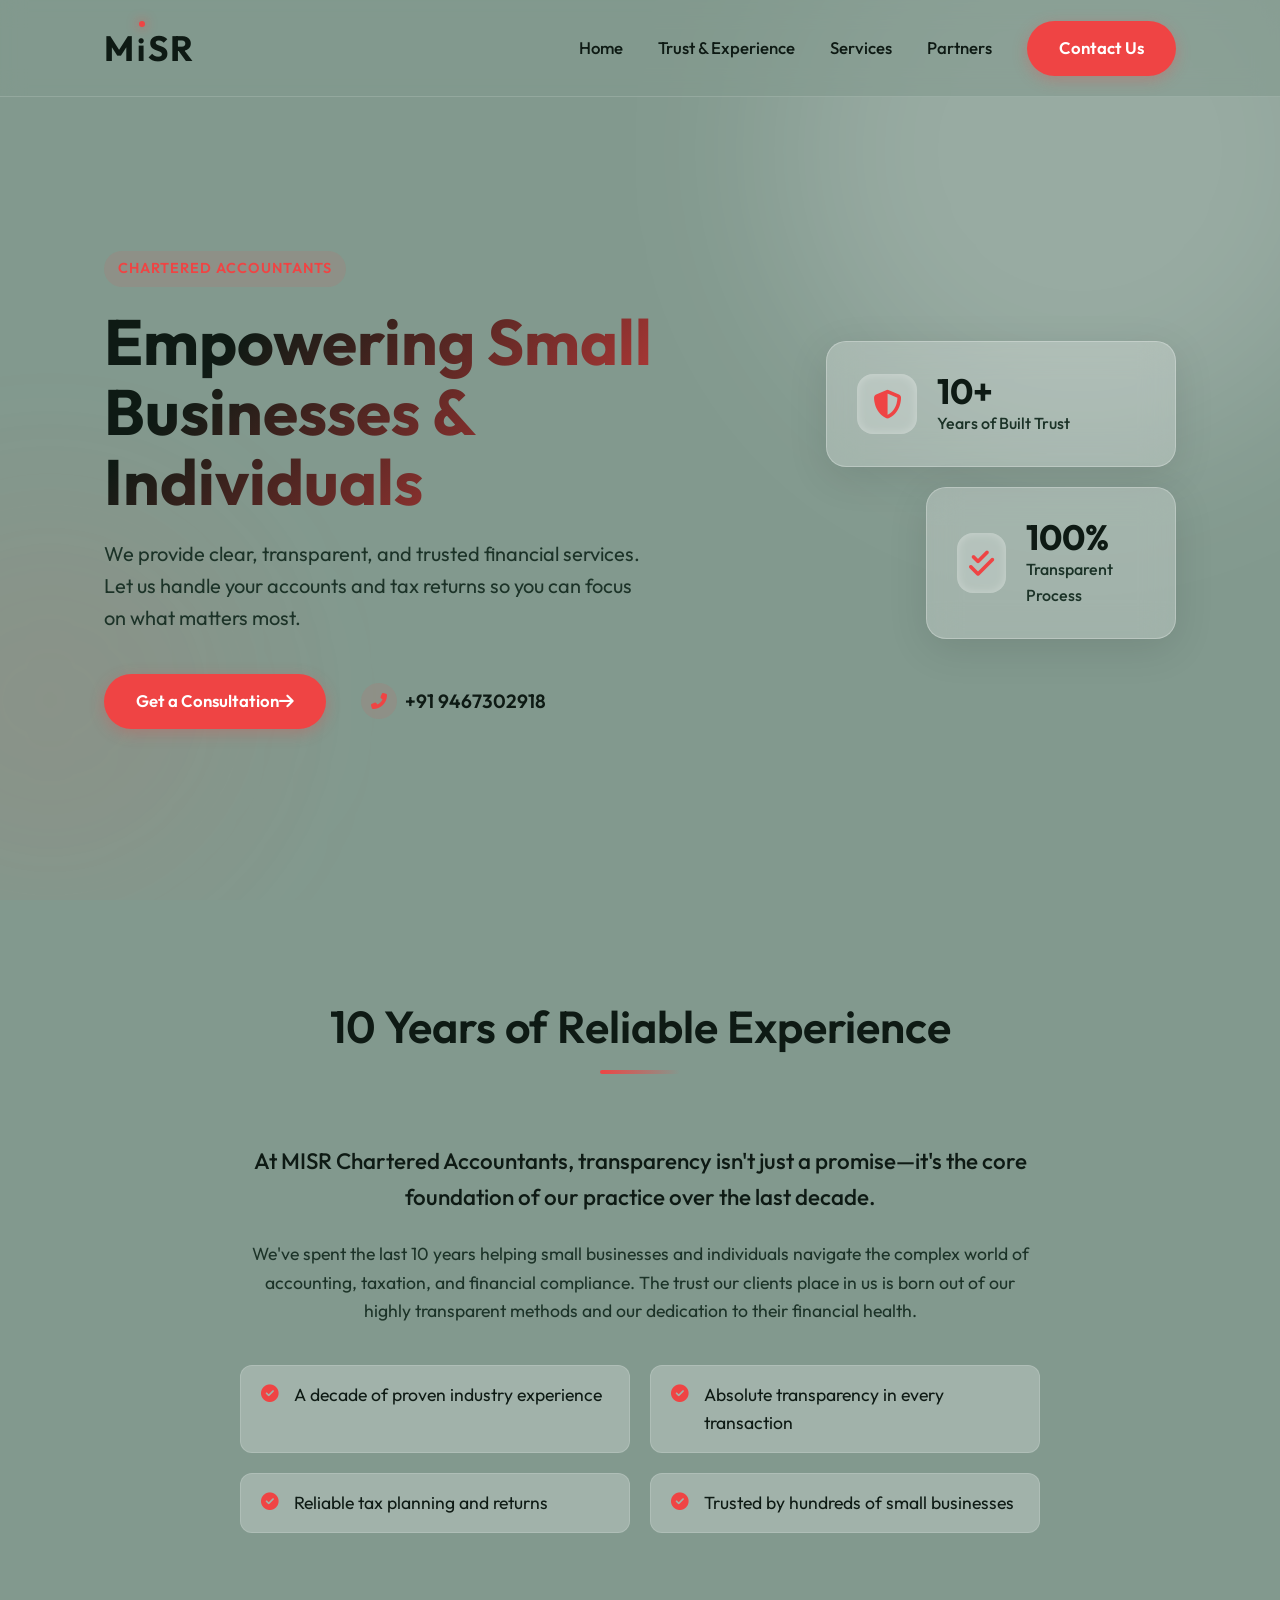
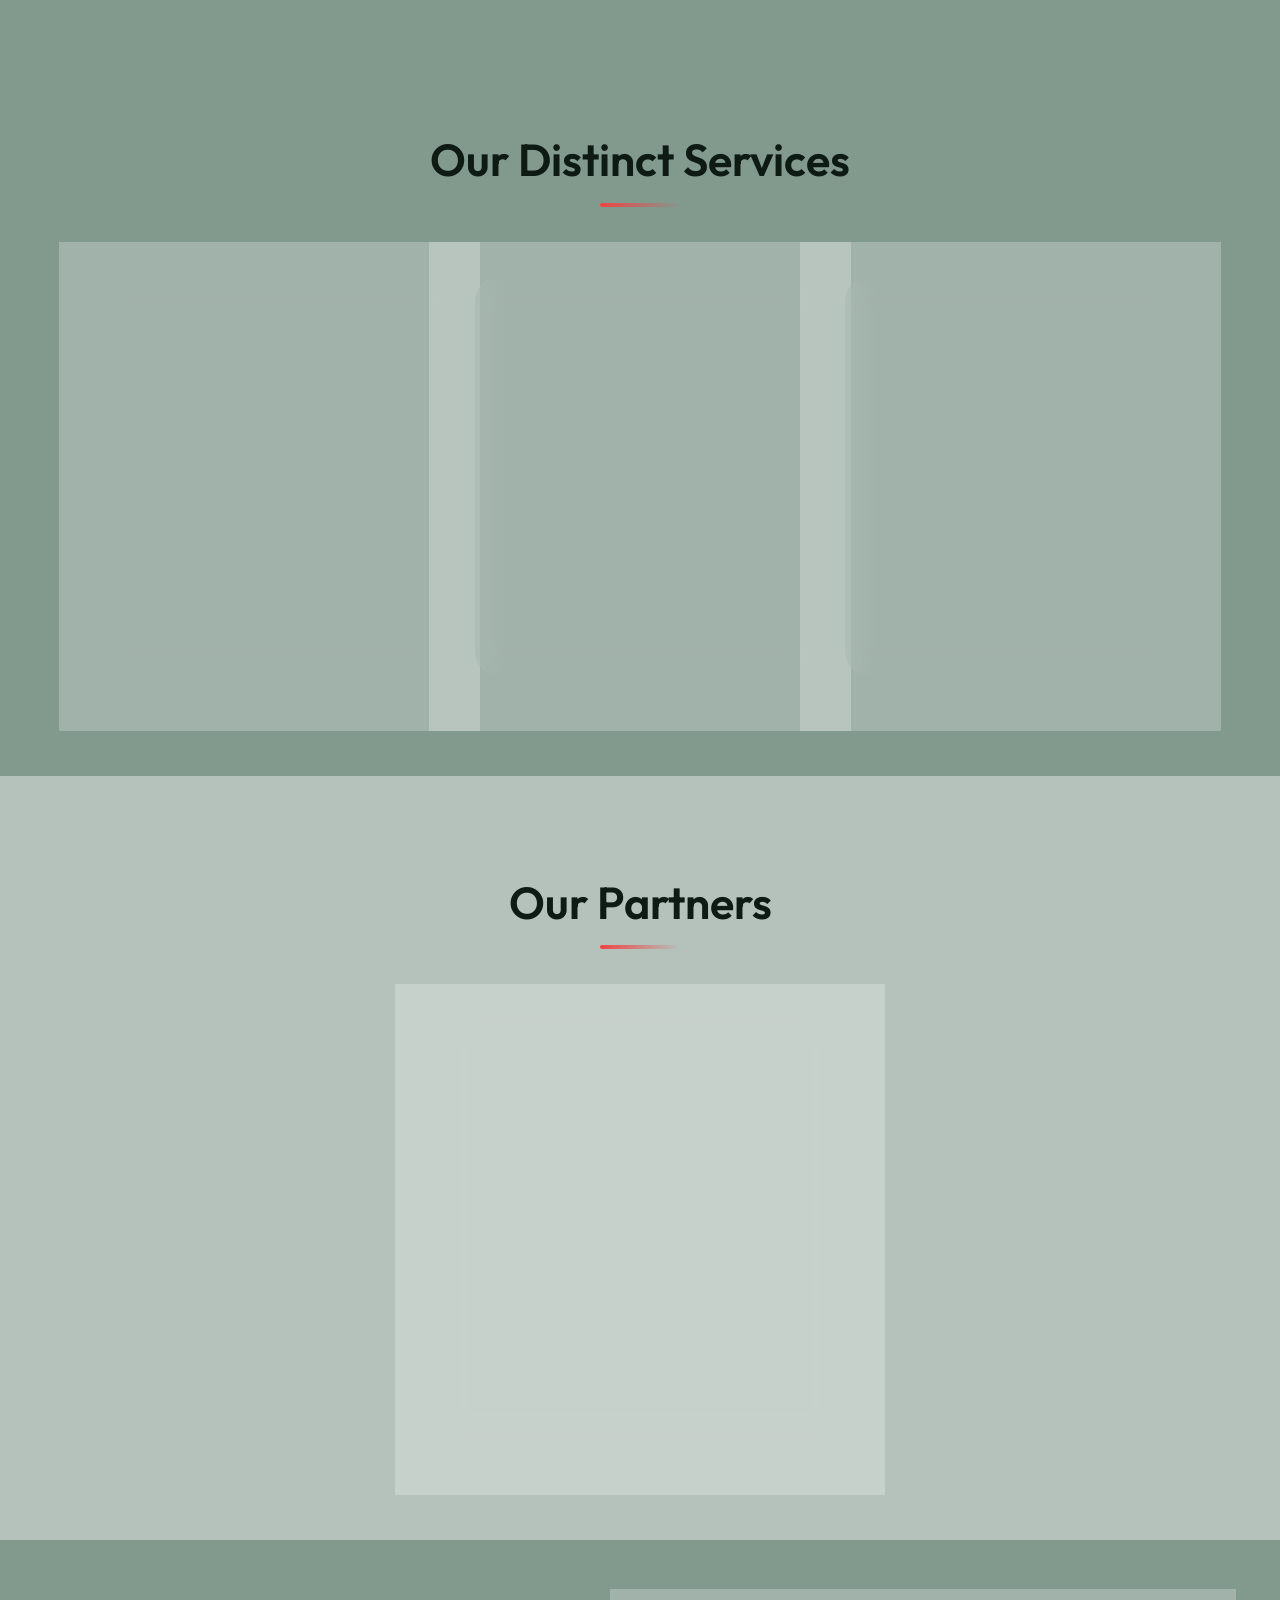
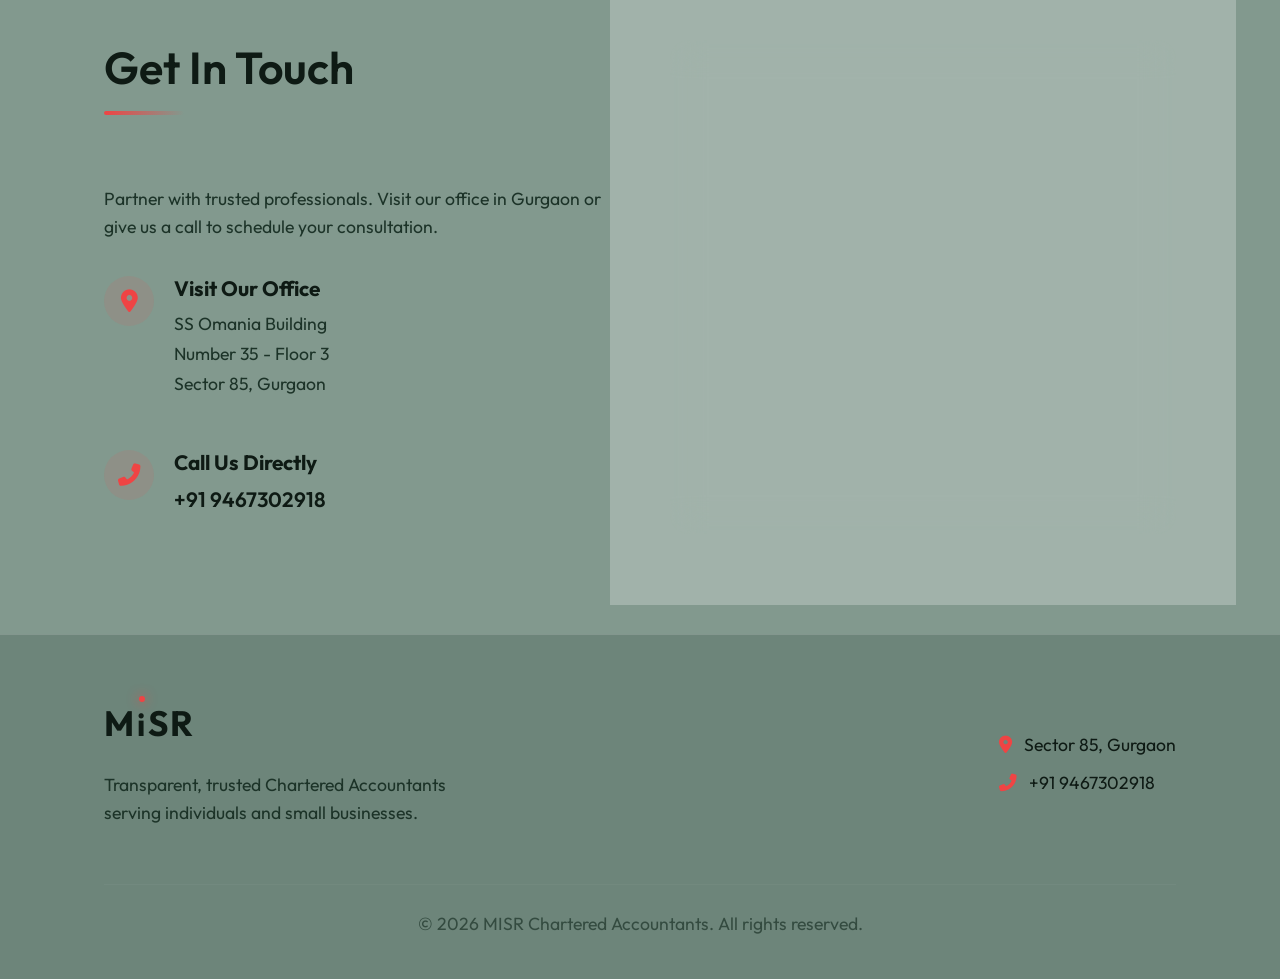
==== commit cfb7d544: "Update index.html" ====
--- a/index.html
+++ b/index.html
@@ -160,7 +160,7 @@
                     <h3>Rajguru Bishnoi</h3>
                     <p style="color: var(--accent-red); font-weight: 600; margin-bottom: 15px; font-size: 1.1rem;">
                         Partner & Tax Expert</p>
-                    <p>Over 10 years of dedicated experience. Specializes in Tax Filing, GST claims, and comprehensive
+                    <p>Over 10 years of dedicated experience. Specializes in Tax Filing, GST claims and comprehensive
                         dispute redressal.</p>
                 </div>
             </div>
@@ -250,4 +250,5 @@
     <script src="script.js"></script>
 </body>
 
-</html>+
+</html>
